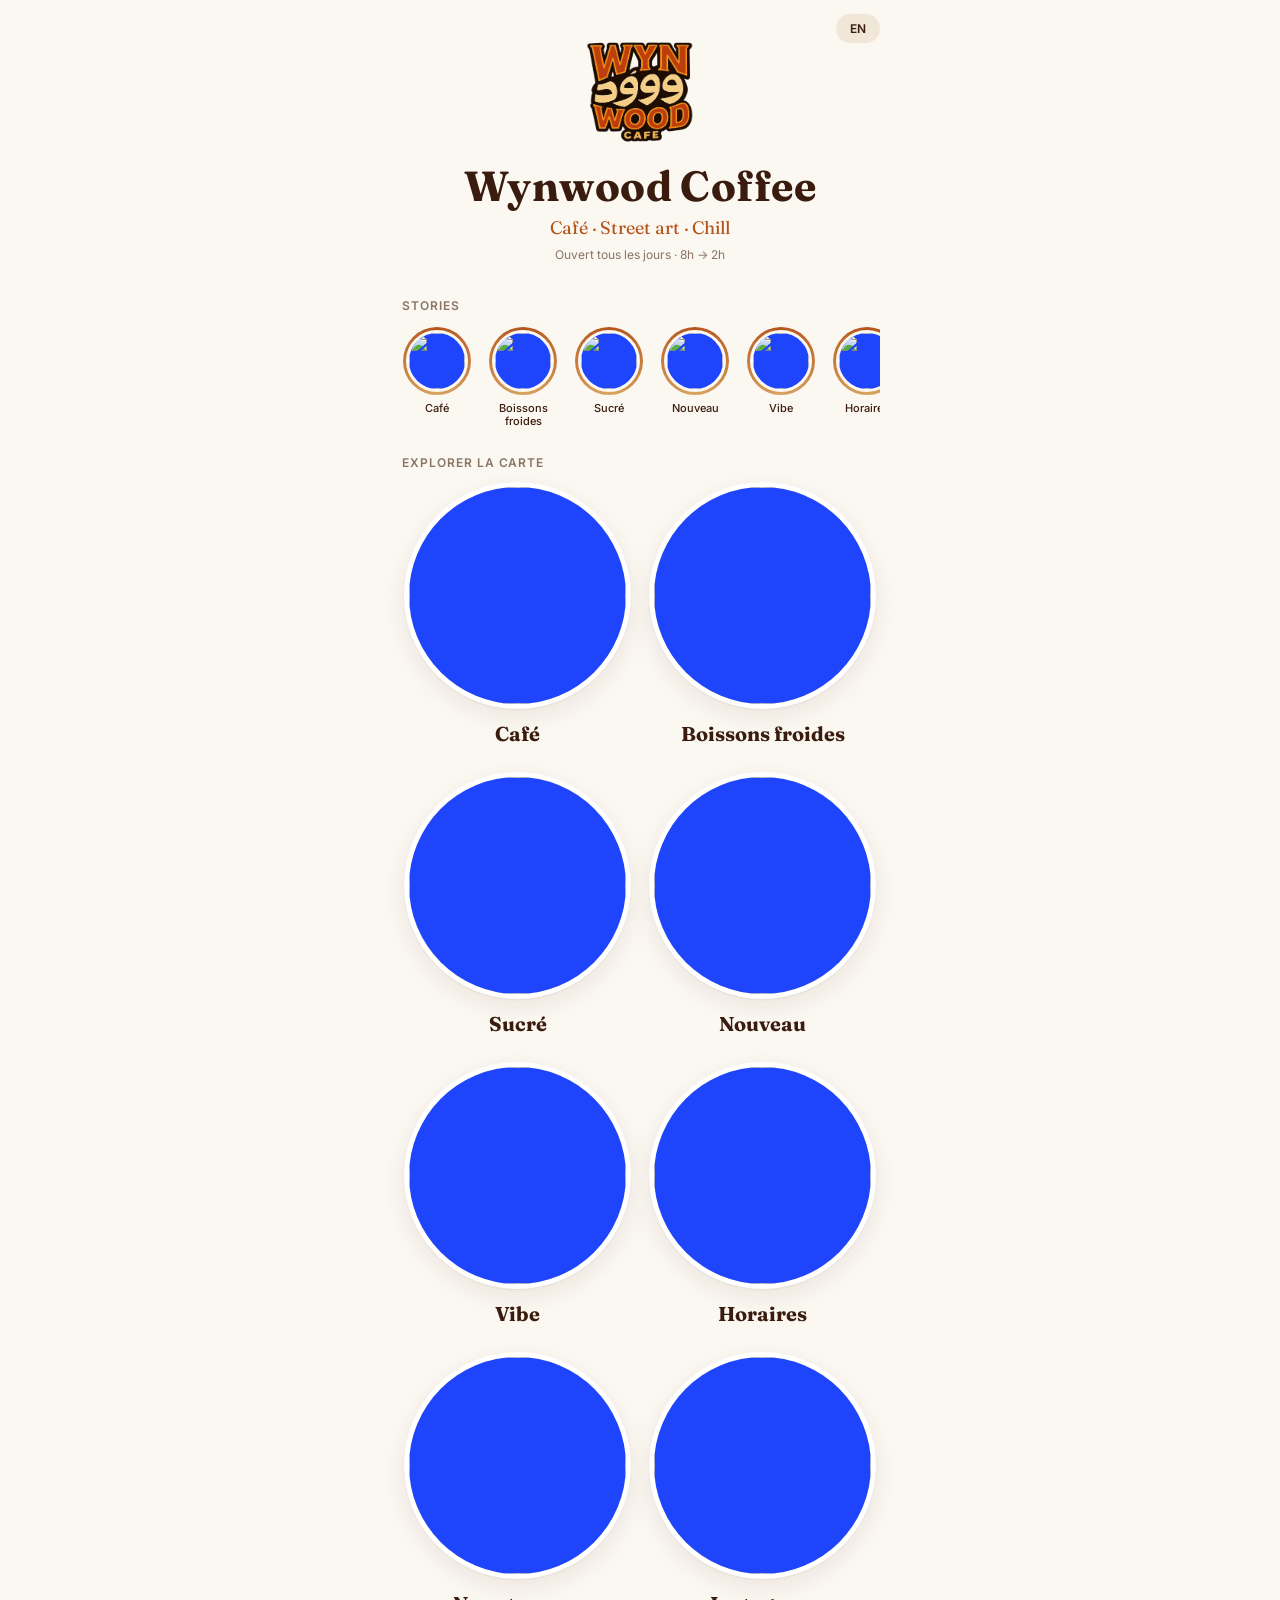
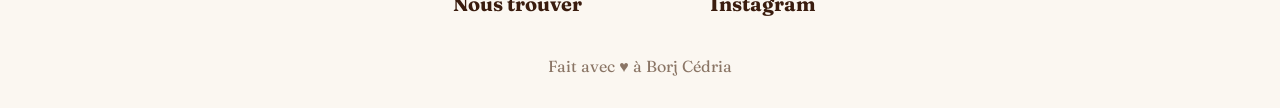
==== index.html @ c053fc9f "first commit" ====
<!DOCTYPE html>
<html lang="fr">
<head>
  <meta charset="UTF-8">
  <meta name="viewport" content="width=device-width, initial-scale=1, viewport-fit=cover">
  <meta name="theme-color" content="#fbf7f1">
  <meta name="description" content="Wynwood Coffee – café street art à Borj Cédria. Menu, horaires, adresse.">
  <title>Wynwood Coffee | Borj Cédria</title>
  <link rel="preconnect" href="https://fonts.googleapis.com"><link rel="preconnect" href="https://fonts.gstatic.com" crossorigin><link href="https://fonts.googleapis.com/css2?family=Fraunces:opsz,wght@9..144,500;9..144,700&family=Inter:wght@400;500;600&display=swap" rel="stylesheet">
  <link rel="stylesheet" href="assets/css/main.css">
</head>
<body>
<main class="phone">
  <header class="top">
    <button id="langBtn" class="lang" data-i18n="lang">EN</button>
    <img class="logo-img" src="assets/img/logo.png" alt="Wynwood Café">
    <h1 class="logo">Wynwood Coffee</h1>
    <p class="tagline" data-i18n="tagline"></p>
    <p class="open" data-i18n="openNow"></p>
  </header>

  <p class="eyebrow" data-i18n="stories"></p>
  <nav class="highlights" id="highlights" aria-label="Stories"></nav>
  <p class="eyebrow" data-i18n="browse"></p>
  <section class="covers" id="covers" aria-label="Categories"></section>
  <footer class="foot" data-i18n="footer"></footer>
</main>

<!-- Instagram-style story viewer -->
<div class="viewer" id="viewer" hidden role="dialog" aria-modal="true" aria-labelledby="viewerTitle">
  <div class="viewer-box">
    <div class="progress" id="progress"></div>
    <div class="vhead">
      <a id="avatar" class="avatar" target="_blank" rel="noopener" aria-label="Instagram"><img src="assets/img/logo.png" alt=""></a>
      <a class="handle" href="https://www.instagram.com/wynwood_coffee/" target="_blank" rel="noopener">wynwood_coffee</a>
      <span id="viewerTitle" class="vtitle"></span>
      <button id="closeBtn" class="close" aria-label="Close">✕</button>
    </div>
    <img id="slideImg" class="slide-img" alt="">
    <div id="slideBody" class="slide-body">
      <b id="slideTag" class="stag" hidden></b>
      <h2 id="slideName"></h2>
      <p id="slideDesc"></p>
      <span id="slidePrice" class="sprice" hidden></span>
    </div>
    <div id="cta" class="cta" hidden>
      <p class="cta-big">STAY<br>WYNWOOD</p>
      <p id="ctaHandle" class="cta-handle"></p>
      <a id="ctaFollow" class="btn blue" target="_blank" rel="noopener"></a>
      <a id="ctaMore" class="btn dark"></a>
    </div>
    <button id="tapPrev" class="tap tap-prev" aria-label="Previous"></button>
    <button id="tapNext" class="tap tap-next" aria-label="Next"></button>
  </div>
</div>

<script src="assets/js/data.js"></script>
<script src="assets/js/common.js"></script>
<script src="assets/js/stories.js"></script>
</body>
</html>
---- assets/css/main.css ----
@import url("fonts.css");

.phone{width:100%;max-width:520px;min-height:100svh;padding:env(safe-area-inset-top) 20px calc(32px + env(safe-area-inset-bottom))}

/* ---------- header ---------- */
.top{position:relative;text-align:center;padding:30px 0 14px}
.top .lang{position:absolute;right:0;top:14px}
.logo-img{width:120px;height:auto;margin:0 auto 10px}
.logo{font-family:var(--f-logo);font-weight:700;font-size:clamp(30px,9vw,42px);letter-spacing:.01em;color:var(--espresso)}
.tagline{font-family:var(--f-accent);font-size:18px;color:var(--terra);margin-top:4px}
.open{margin-top:8px;font-size:12px;color:var(--muted)}
.eyebrow{font-size:12px;font-weight:600;letter-spacing:.08em;text-transform:uppercase;color:var(--muted);margin:22px 2px 10px}

/* ---------- highlights (stories) ---------- */
.highlights{display:flex;gap:16px;overflow-x:auto;padding:4px 2px 6px;scrollbar-width:none}
.highlights::-webkit-scrollbar{display:none}
.hl{flex:0 0 auto;width:70px;display:flex;flex-direction:column;align-items:center;gap:7px}
.hl-ring{width:68px;height:68px;border-radius:50%;padding:3px;background:conic-gradient(var(--terra),var(--caramel),var(--terra))}
.hl-ring img{width:100%;height:100%;border-radius:50%;object-fit:cover;border:3px solid var(--cream)}
.hl-label{font-size:11px;font-weight:500;text-align:center;line-height:1.15;color:var(--espresso)}

/* ---------- big covers -> pages ---------- */
.covers{display:grid;grid-template-columns:1fr 1fr;gap:26px 18px;padding:2px 4px}
.cover{display:flex;flex-direction:column;align-items:center;gap:12px;transition:transform .2s}
.cover:active{transform:scale(.97)}
.cover-pic{width:100%;aspect-ratio:1;border-radius:50%;overflow:hidden;box-shadow:var(--shadow);border:5px solid #fff;background:var(--sand)}
.cover-pic img{width:100%;height:100%;object-fit:cover;transition:transform .5s}
.cover:hover .cover-pic img{transform:scale(1.06)}
.cover-label{font-family:var(--f-head);font-size:20px;font-weight:700;text-align:center;color:var(--espresso)}
.foot{margin-top:38px;text-align:center;font-family:var(--f-accent);color:var(--muted);font-size:16px}

/* ---------- story viewer ---------- */
.viewer{position:fixed;inset:0;z-index:50;background:rgba(40,20,10,.55);backdrop-filter:blur(14px);-webkit-backdrop-filter:blur(14px);
  display:flex;align-items:center;justify-content:center}
.viewer[hidden]{display:none}
.viewer-box{position:relative;width:100%;height:100%;max-width:430px;max-height:100svh;background:var(--espresso);overflow:hidden;user-select:none;-webkit-user-select:none}
@media (min-width:600px){.viewer-box{height:min(100svh,780px);border-radius:28px;box-shadow:0 30px 80px rgba(0,0,0,.35)}}
.slide-img{position:absolute;inset:0;width:100%;height:100%;object-fit:cover}
.viewer-box::before{content:"";position:absolute;inset:0;z-index:1;pointer-events:none;
  background:linear-gradient(180deg,rgba(30,12,4,.55),transparent 22%,transparent 48%,rgba(30,12,4,.88))}
.progress{position:absolute;z-index:5;left:10px;right:10px;top:max(10px,env(safe-area-inset-top));display:flex;gap:4px}
.progress i{flex:1;height:3px;border-radius:3px;background:rgba(255,255,255,.35);overflow:hidden;position:relative}
.progress i.done::after,.progress i.active::after{content:"";position:absolute;inset:0;background:#fff;transform-origin:left}
.progress i.active::after{animation:fill 5s linear forwards}
.viewer.paused .progress i.active::after{animation-play-state:paused}
.viewer.is-cta .progress i.active::after{animation-duration:12s}
@keyframes fill{from{transform:scaleX(0)}to{transform:scaleX(1)}}
.vhead{position:absolute;z-index:6;left:12px;right:12px;top:calc(max(10px,env(safe-area-inset-top)) + 14px);display:flex;align-items:center;gap:10px;color:#fff}
.avatar{width:36px;height:36px;border-radius:50%;overflow:hidden;border:2px solid #fff;background:var(--espresso)}
.avatar img{width:100%;height:100%;object-fit:cover}
.handle{font-weight:600;font-size:14px}
.vtitle{font-size:13px;opacity:.8}
.close{margin-left:auto;font-size:20px;width:36px;height:36px;color:#fff}
.tap{position:absolute;z-index:3;top:70px;bottom:120px;width:50%;cursor:pointer}
.tap-prev{left:0}.tap-next{right:0}

.slide-body{position:absolute;z-index:4;left:22px;right:22px;bottom:38px;pointer-events:none;color:#fff}
.slide-body h2{font-family:var(--f-logo);font-weight:700;font-size:clamp(34px,10vw,44px);line-height:1}
.slide-body p{margin-top:10px;font-size:16px;max-width:72%;opacity:.92}
.sprice{position:absolute;right:0;bottom:0;min-width:78px;padding:12px 14px;border-radius:22px;background:rgba(255,255,255,.92);color:var(--espresso);
  backdrop-filter:blur(10px);display:flex;flex-direction:column;align-items:center;font-family:var(--f-block);font-size:28px;line-height:1}
.sprice small{font-family:var(--f-body);font-size:11px;font-weight:600;margin-top:3px;color:var(--terra)}
.stag{display:inline-block;margin-bottom:10px;font-family:var(--f-block);font-size:13px;background:var(--terra);color:#fff;padding:4px 12px;border-radius:99px}

.cta{position:absolute;inset:0;z-index:7;background:var(--cream);color:var(--espresso);display:flex;flex-direction:column;
  align-items:center;justify-content:center;gap:14px;padding:30px;text-align:center}
.cta[hidden]{display:none}
.viewer.is-cta .viewer-box::before{display:none}
.viewer.is-cta .tap{z-index:1}
.viewer.is-cta .vhead{color:var(--espresso)}.viewer.is-cta .close{color:var(--espresso)}
.viewer.is-cta .progress i{background:rgba(58,28,14,.15)}
.viewer.is-cta .progress i.done::after,.viewer.is-cta .progress i.active::after{background:var(--espresso)}
.cta-big{font-family:var(--f-logo);font-size:54px;line-height:.95;color:var(--terra)}
.cta-handle{font-family:var(--f-accent);font-size:22px;color:var(--muted)}
.btn.blue{background:var(--espresso);color:#fff}
.btn.dark{background:var(--sand);color:var(--espresso)}
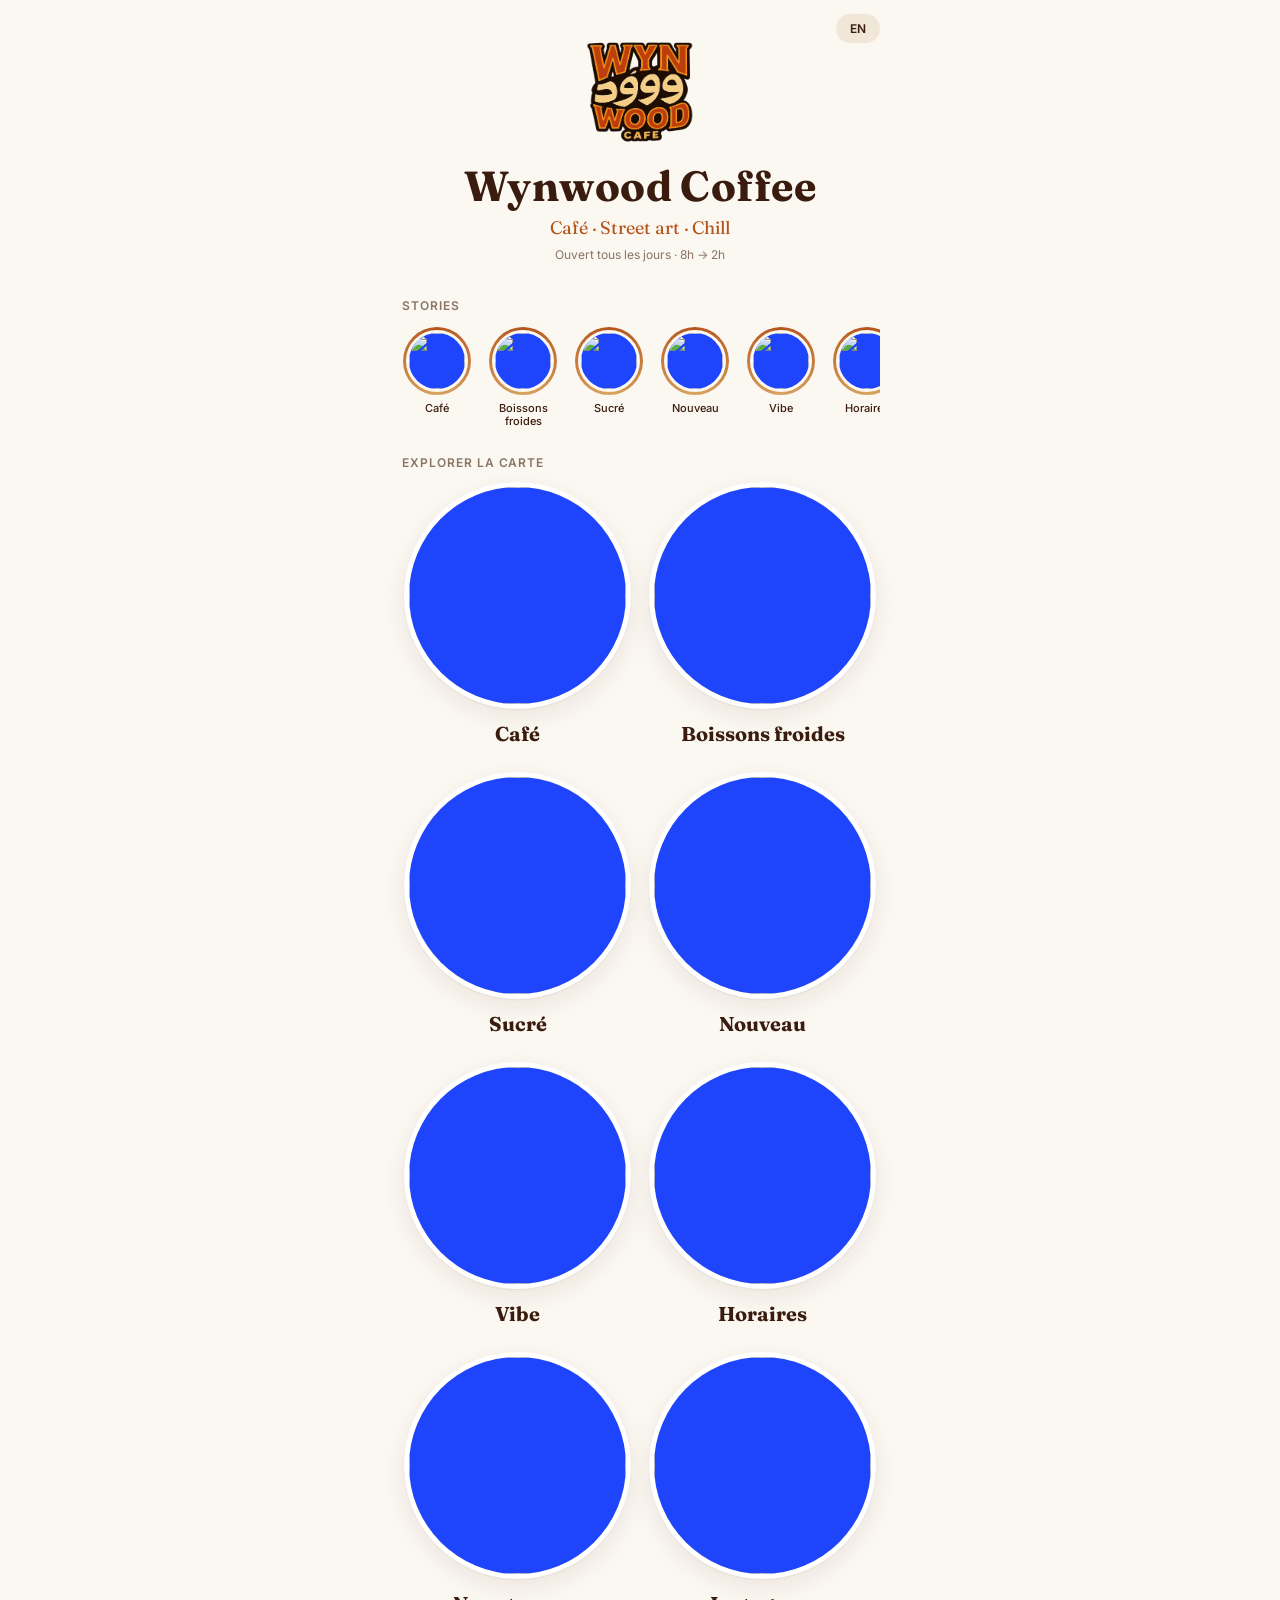
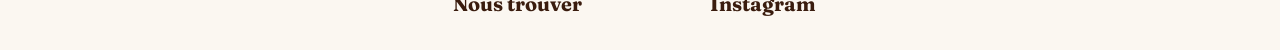
==== commit 6c011a39: "vibe page layout" ====
--- a/index.html
+++ b/index.html
@@ -23,7 +23,7 @@
   <nav class="highlights" id="highlights" aria-label="Stories"></nav>
   <p class="eyebrow" data-i18n="browse"></p>
   <section class="covers" id="covers" aria-label="Categories"></section>
-  <footer class="foot" data-i18n="footer"></footer>
+  
 </main>
 
 <!-- Instagram-style story viewer -->
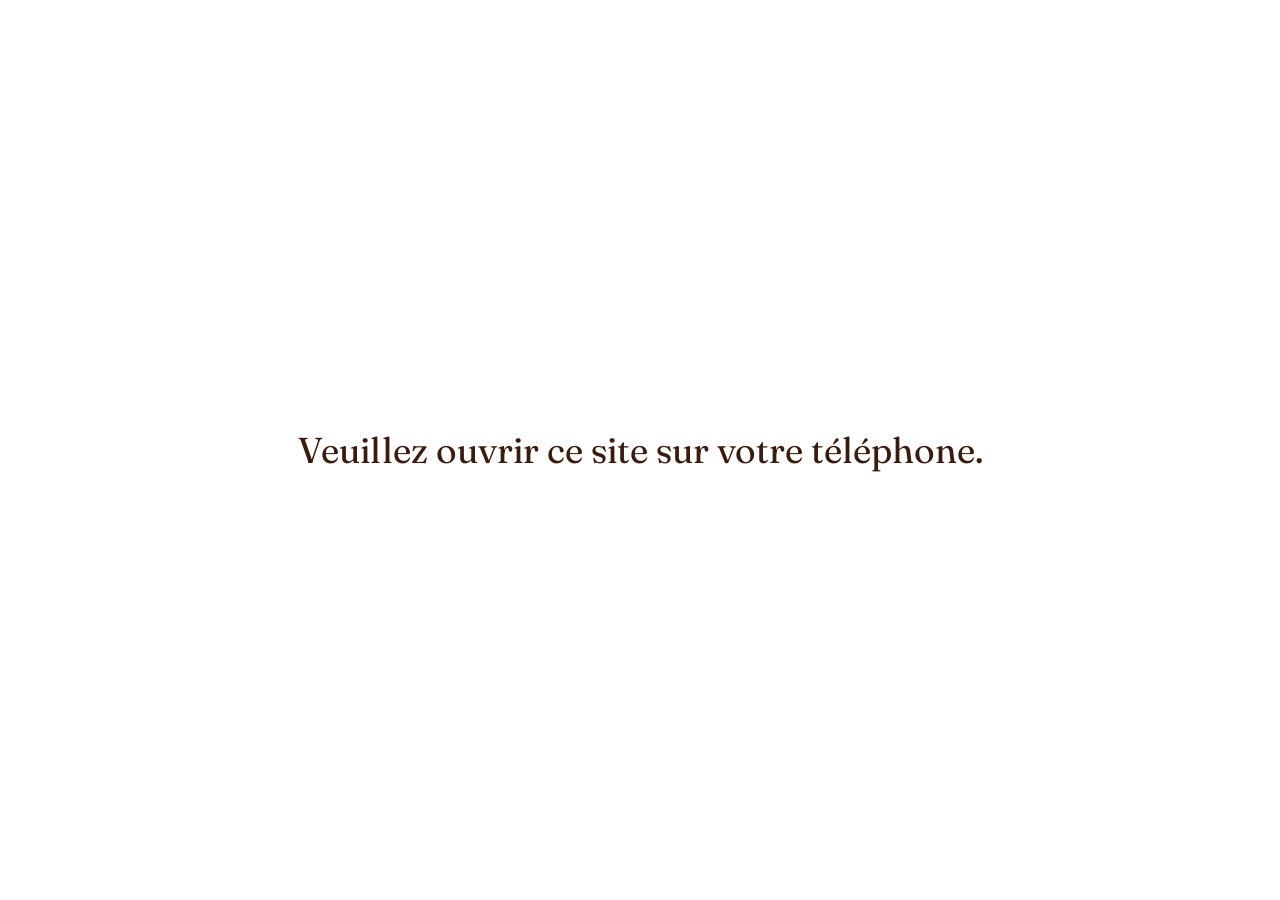
==== commit 4c9838f8: "images changes" ====
--- a/index.html
+++ b/index.html
@@ -4,25 +4,27 @@
   <meta charset="UTF-8">
   <meta name="viewport" content="width=device-width, initial-scale=1, viewport-fit=cover">
   <meta name="theme-color" content="#fbf7f1">
-  <meta name="description" content="Wynwood Coffee – café street art à Borj Cédria. Menu, horaires, adresse.">
-  <title>Wynwood Coffee | Borj Cédria</title>
+  <meta name="description" content="">
+  <title></title>
   <link rel="preconnect" href="https://fonts.googleapis.com"><link rel="preconnect" href="https://fonts.gstatic.com" crossorigin><link href="https://fonts.googleapis.com/css2?family=Fraunces:opsz,wght@9..144,500;9..144,700&family=Inter:wght@400;500;600&display=swap" rel="stylesheet">
   <link rel="stylesheet" href="assets/css/main.css">
 </head>
 <body>
 <main class="phone">
   <header class="top">
-    <button id="langBtn" class="lang" data-i18n="lang">EN</button>
-    <img class="logo-img" src="assets/img/logo.png" alt="Wynwood Café">
-    <h1 class="logo">Wynwood Coffee</h1>
+    <button id="langBtn" class="lang" data-i18n="lang"></button>
+    <img class="logo-img" data-image="logo">
     <p class="tagline" data-i18n="tagline"></p>
     <p class="open" data-i18n="openNow"></p>
   </header>
 
-  <p class="eyebrow" data-i18n="stories"></p>
-  <nav class="highlights" id="highlights" aria-label="Stories"></nav>
+  <!-- Stories section hidden for now -->
+  <div id="stories-section" style="display: none;">
+    <p class="eyebrow" data-i18n="stories"></p>
+    <nav class="highlights" id="highlights" data-i18n-aria-label="storiesLabel"></nav>
+  </div>
   <p class="eyebrow" data-i18n="browse"></p>
-  <section class="covers" id="covers" aria-label="Categories"></section>
+  <section class="covers" id="covers" data-i18n-aria-label="categoriesLabel"></section>
   
 </main>
 
@@ -31,10 +33,10 @@
   <div class="viewer-box">
     <div class="progress" id="progress"></div>
     <div class="vhead">
-      <a id="avatar" class="avatar" target="_blank" rel="noopener" aria-label="Instagram"><img src="assets/img/logo.png" alt=""></a>
-      <a class="handle" href="https://www.instagram.com/wynwood_coffee/" target="_blank" rel="noopener">wynwood_coffee</a>
+      <a id="avatar" class="avatar" target="_blank" rel="noopener" data-i18n-aria-label="instagramLabel"><img data-image="logo" alt=""></a>
+      <a class="handle" href="" target="_blank" rel="noopener"></a>
       <span id="viewerTitle" class="vtitle"></span>
-      <button id="closeBtn" class="close" aria-label="Close">✕</button>
+      <button id="closeBtn" class="close" data-i18n-aria-label="close">✕</button>
     </div>
     <img id="slideImg" class="slide-img" alt="">
     <div id="slideBody" class="slide-body">
@@ -44,13 +46,13 @@
       <span id="slidePrice" class="sprice" hidden></span>
     </div>
     <div id="cta" class="cta" hidden>
-      <p class="cta-big">STAY<br>WYNWOOD</p>
+      <p id="ctaSlogan" class="cta-big"></p>
       <p id="ctaHandle" class="cta-handle"></p>
       <a id="ctaFollow" class="btn blue" target="_blank" rel="noopener"></a>
       <a id="ctaMore" class="btn dark"></a>
     </div>
-    <button id="tapPrev" class="tap tap-prev" aria-label="Previous"></button>
-    <button id="tapNext" class="tap tap-next" aria-label="Next"></button>
+    <button id="tapPrev" class="tap tap-prev" data-i18n-aria-label="previous"></button>
+    <button id="tapNext" class="tap tap-next" data-i18n-aria-label="next"></button>
   </div>
 </div>
 
--- a/assets/css/main.css
+++ b/assets/css/main.css
@@ -5,7 +5,7 @@
 /* ---------- header ---------- */
 .top{position:relative;text-align:center;padding:30px 0 14px}
 .top .lang{position:absolute;right:0;top:14px}
-.logo-img{width:120px;height:auto;margin:0 auto 10px}
+.logo-img{width:190px;height:auto;margin:0 auto 10px}
 .logo{font-family:var(--f-logo);font-weight:700;font-size:clamp(30px,9vw,42px);letter-spacing:.01em;color:var(--espresso)}
 .tagline{font-family:var(--f-accent);font-size:18px;color:var(--terra);margin-top:4px}
 .open{margin-top:8px;font-size:12px;color:var(--muted)}
@@ -70,7 +70,7 @@
 .viewer.is-cta .vhead{color:var(--espresso)}.viewer.is-cta .close{color:var(--espresso)}
 .viewer.is-cta .progress i{background:rgba(58,28,14,.15)}
 .viewer.is-cta .progress i.done::after,.viewer.is-cta .progress i.active::after{background:var(--espresso)}
-.cta-big{font-family:var(--f-logo);font-size:54px;line-height:.95;color:var(--terra)}
+.cta-big{font-family:var(--f-logo);font-size:54px;line-height:.95;color:var(--terra);white-space:pre-line}
 .cta-handle{font-family:var(--f-accent);font-size:22px;color:var(--muted)}
 .btn.blue{background:var(--espresso);color:#fff}
 .btn.dark{background:var(--sand);color:var(--espresso)}
